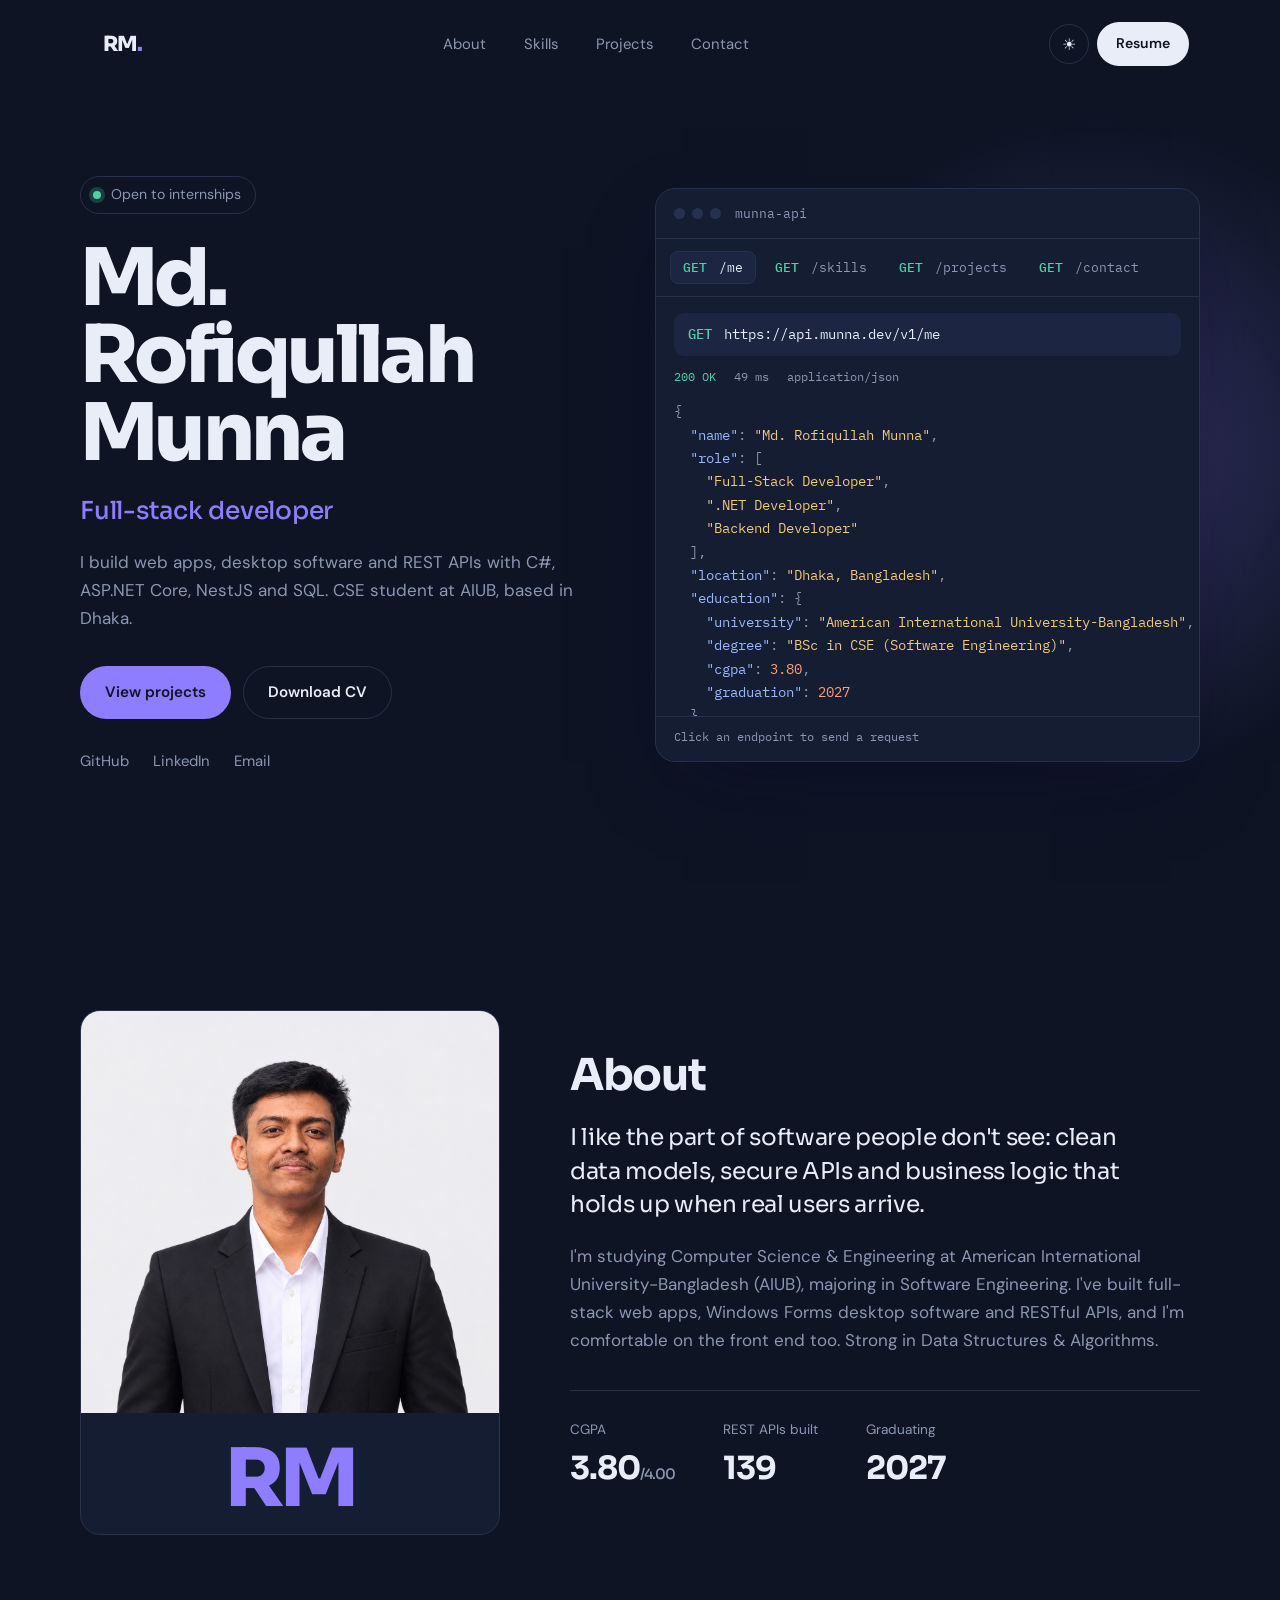
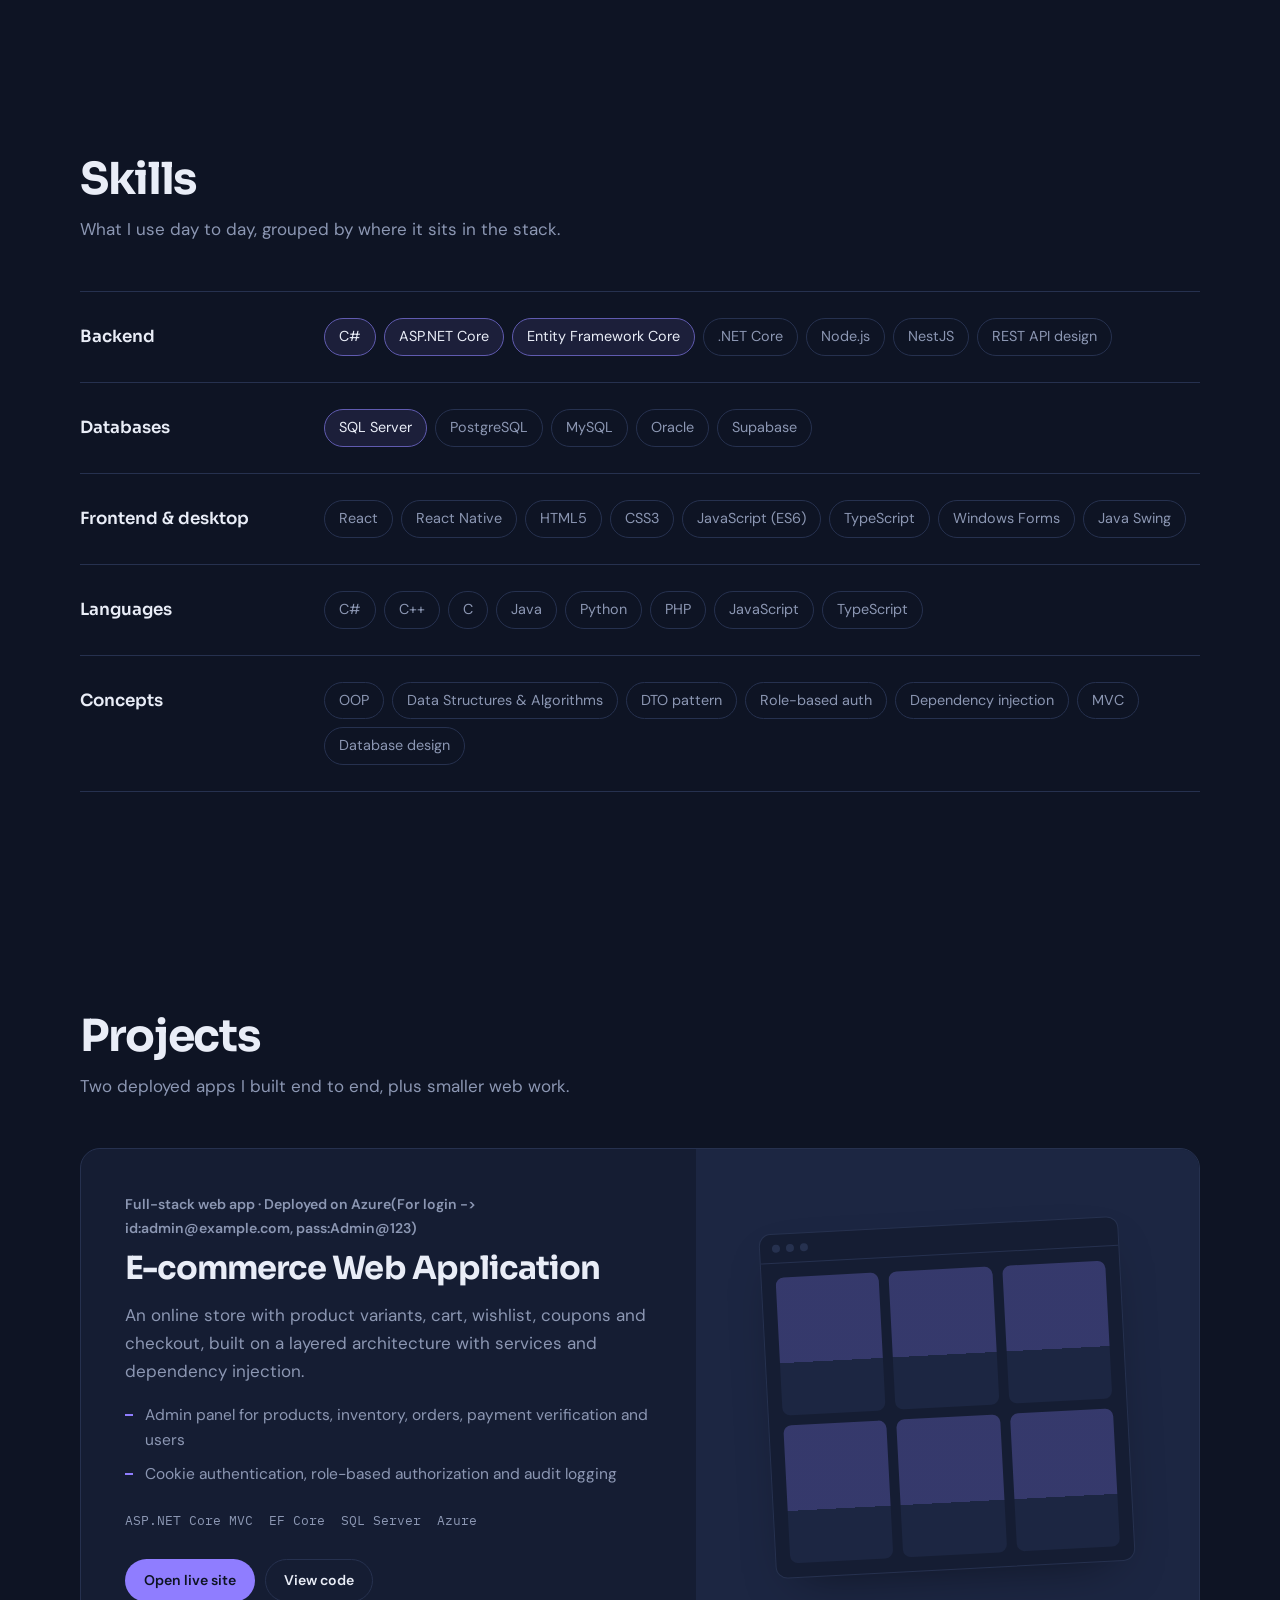
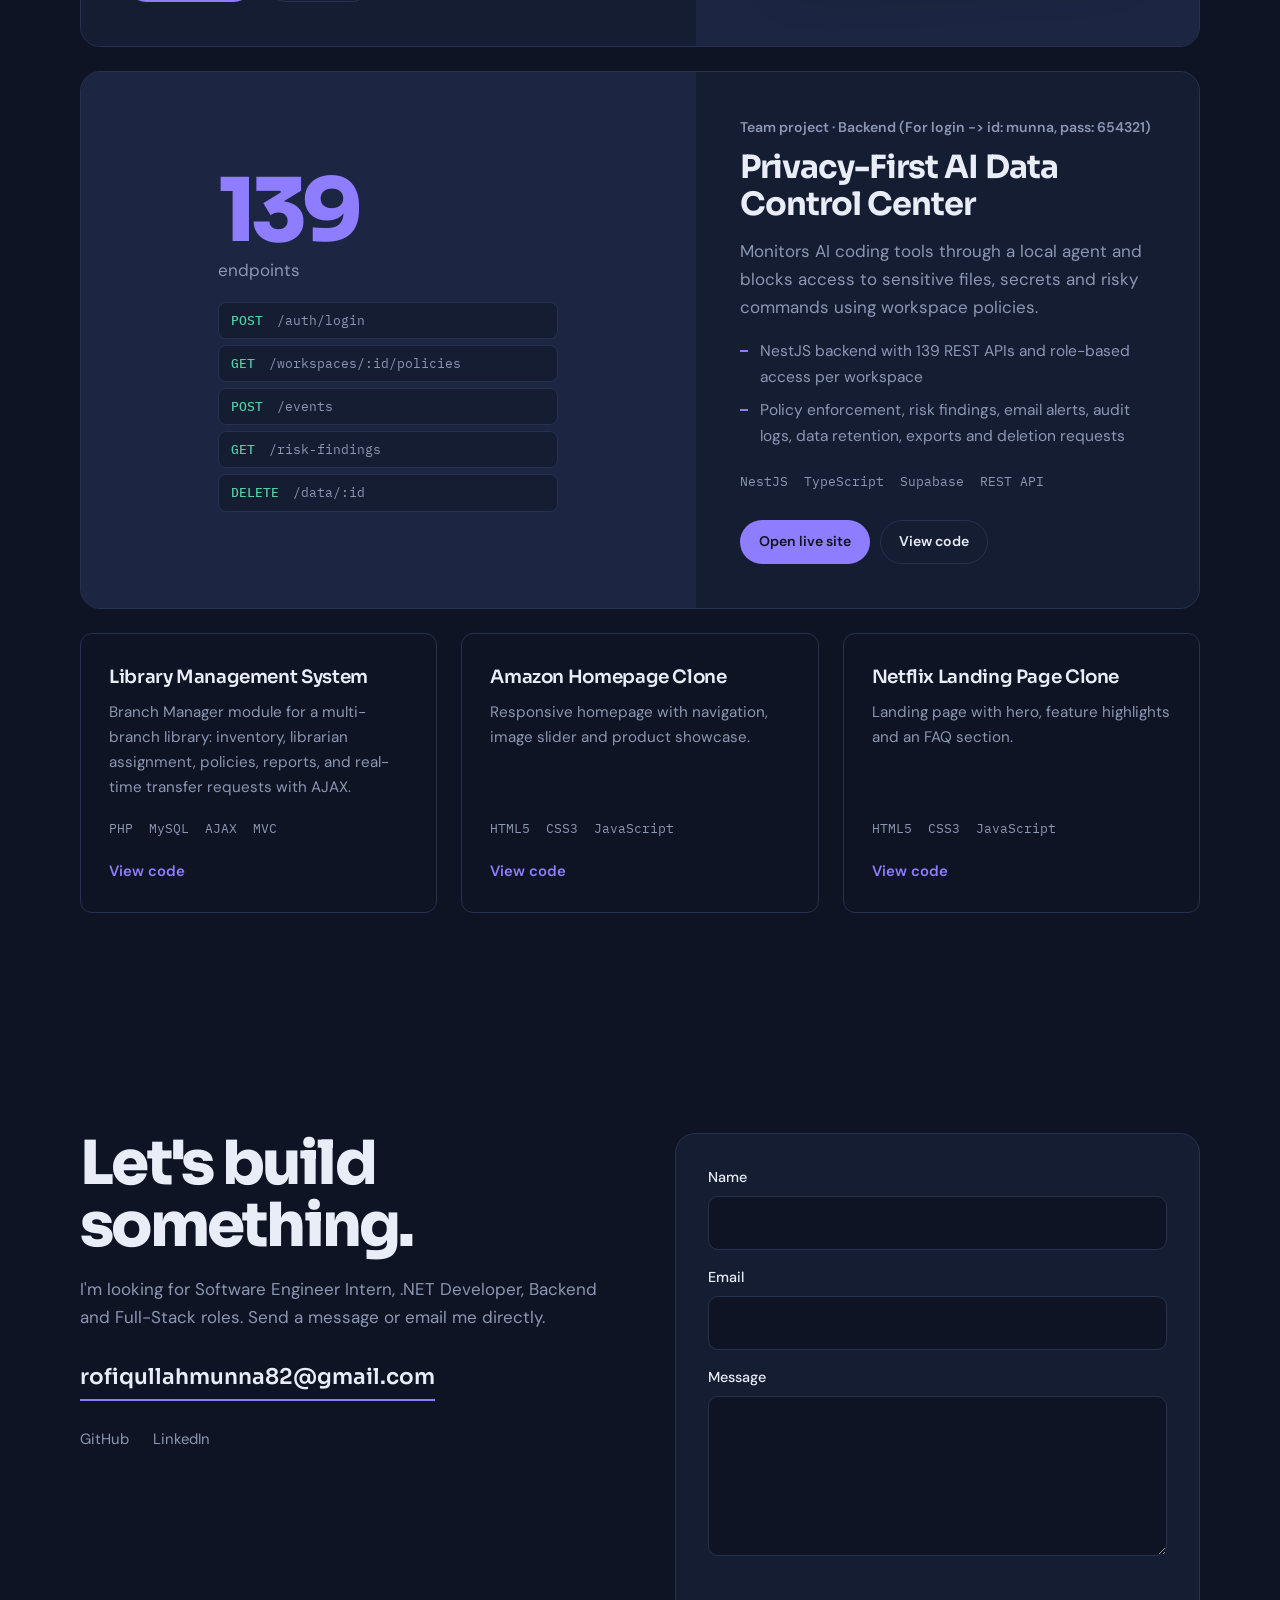
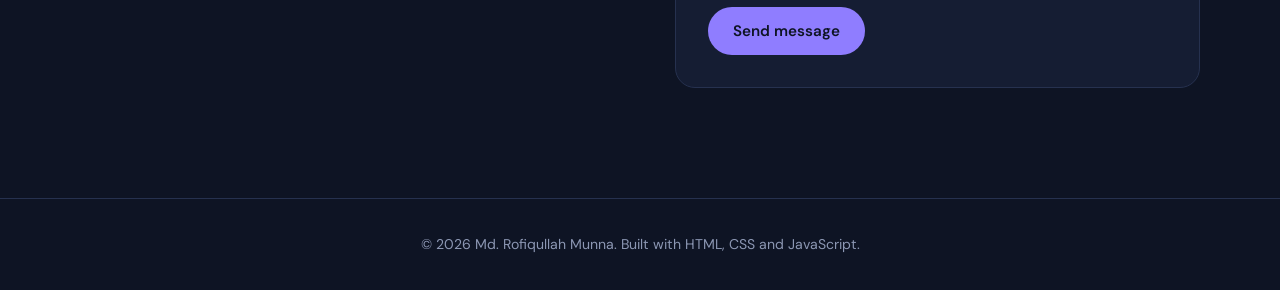
==== index.html @ 52446b60 "Initial portfolio" ====
<!DOCTYPE html>
<html lang="en">
<head>
  <meta charset="UTF-8" />
  <meta name="viewport" content="width=device-width, initial-scale=1.0" />
  <title>Md. Rofiqullah Munna | Full-Stack &amp; .NET Developer</title>
  <meta name="description" content="Portfolio of Md. Rofiqullah Munna, CSE student at AIUB and full-stack / .NET / backend developer." />
  <link rel="preconnect" href="https://fonts.googleapis.com" />
  <link rel="preconnect" href="https://fonts.gstatic.com" crossorigin />
  <link href="https://fonts.googleapis.com/css2?family=Sora:wght@400;500;600;700;800&family=DM+Sans:opsz,wght@9..40,400;9..40,500;9..40,600&family=IBM+Plex+Mono:wght@400;500&display=swap" rel="stylesheet" />
  <link rel="stylesheet" href="style.css" />
</head>
<body>


  <header class="navbar" id="navbar">
    <a href="#home" class="logo" aria-label="Home">RM<span>.</span></a>

    <nav class="nav-links" id="navLinks">
      <a href="#about" class="nav-link">About</a>
      <a href="#skills" class="nav-link">Skills</a>
      <a href="#projects" class="nav-link">Projects</a>
      <a href="#contact" class="nav-link">Contact</a>
    </nav>

    <div class="nav-actions">
      <button class="icon-btn" id="themeToggle" aria-label="Switch to light theme">☀</button>
      <a href="CV.pdf" class="btn btn-small" target="_blank">Resume</a>
      <button class="icon-btn menu-btn" id="menuBtn" aria-label="Open menu" aria-expanded="false">☰</button>
    </div>
  </header>

  <main>
   
    <section class="hero" id="home">
      <div class="hero-glow" aria-hidden="true"></div>
      <div class="container hero-grid">

        <div class="hero-copy">
          <p class="hero-status"><span class="dot"></span> Open to internships</p>
          <h1 class="hero-name">Md. Rofiqullah<br />Munna</h1>
          <p class="hero-role">Full-stack  developer</p>
          <p class="hero-text">
            I build web apps, desktop software and REST APIs with C#, ASP.NET Core,
            NestJS and SQL. CSE student at AIUB, based in Dhaka.
          </p>
          <div class="hero-buttons">
            <a href="#projects" class="btn btn-primary">View projects</a>
            <a href="resume.pdf" class="btn btn-ghost" target="_blank">Download CV</a>
          </div>
          <div class="socials">
            <a href="https://github.com/munna89-ig" target="_blank">GitHub</a>
            <a href="https://www.linkedin.com/in/rofiqullah-munna-76301930a" target="_blank">LinkedIn</a>
            <a href="mailto:rofiqullahmunna82@gmail.com">Email</a>
          </div>
        </div>

        
        <div class="console" aria-label="Interactive API console about me">
          <div class="console-bar">
            <span class="lights" aria-hidden="true"><i></i><i></i><i></i></span>
            <span class="console-title">munna-api</span>
          </div>

          <div class="endpoints" role="tablist">
            <button class="endpoint active" role="tab" data-endpoint="me"><b>GET</b> /me</button>
            <button class="endpoint" role="tab" data-endpoint="skills"><b>GET</b> /skills</button>
            <button class="endpoint" role="tab" data-endpoint="projects"><b>GET</b> /projects</button>
            <button class="endpoint" role="tab" data-endpoint="contact"><b>GET</b> /contact</button>
          </div>

          <div class="request">
            <span class="method">GET</span>
            <span class="url" id="reqUrl">https://api.munna.dev/v1/me</span>
          </div>

          <div class="response-meta" id="respMeta">
            <span class="status">200 OK</span>
            <span id="respTime">42 ms</span>
            <span>application/json</span>
          </div>

          <pre class="response" id="response" aria-live="polite"></pre>

          <p class="console-hint">Click an endpoint to send a request</p>
        </div>
      </div>
    </section>

   
    <section class="section" id="about">
      <div class="container about-grid">
        <div class="about-photo">
          <div class="photo-frame">
           <img src="Munna.png" alt="Md. Rofiqullah Munna"> 
            <span class="photo-placeholder">RM</span>
          </div>
        </div>

        <div class="about-text">
          <h2 class="section-title">About</h2>
          <p class="lead">
            I like the part of software people don't see: clean data models, secure APIs and
            business logic that holds up when real users arrive.
          </p>
          <p>
            I'm studying Computer Science &amp; Engineering at American International
            University-Bangladesh (AIUB), majoring in Software Engineering. I've built full-stack
            web apps, Windows Forms desktop software and RESTful APIs, and I'm comfortable on the
            front end too. Strong in Data Structures &amp; Algorithms.
          </p>

          <dl class="facts">
            <div><dt>CGPA</dt><dd>3.80<small>/4.00</small></dd></div>
            <div><dt>REST APIs built</dt><dd>139</dd></div>
            <div><dt>Graduating</dt><dd>2027</dd></div>
          </dl>
        </div>
      </div>
    </section>

   
    <section class="section" id="skills">
      <div class="container">
        <h2 class="section-title">Skills</h2>
        <p class="section-sub">What I use day to day, grouped by where it sits in the stack.</p>

        <div class="skill-rows">
          <div class="skill-row">
            <h3>Backend</h3>
            <ul class="chips">
              <li class="strong">C#</li><li class="strong">ASP.NET Core</li><li class="strong">Entity Framework Core</li>
              <li>.NET Core</li><li>Node.js</li><li>NestJS</li><li>REST API design</li>
            </ul>
          </div>
          <div class="skill-row">
            <h3>Databases</h3>
            <ul class="chips">
              <li class="strong">SQL Server</li><li>PostgreSQL</li><li>MySQL</li><li>Oracle</li><li>Supabase</li>
            </ul>
          </div>
          <div class="skill-row">
            <h3>Frontend &amp; desktop</h3>
            <ul class="chips">
              <li>React</li><li>React Native</li><li>HTML5</li><li>CSS3</li><li>JavaScript (ES6)</li>
              <li>TypeScript</li><li>Windows Forms</li><li>Java Swing</li>
            </ul>
          </div>
          <div class="skill-row">
            <h3>Languages</h3>
            <ul class="chips">
              <li>C#</li><li>C++</li><li>C</li><li>Java</li><li>Python</li><li>PHP</li><li>JavaScript</li><li>TypeScript</li>
            </ul>
          </div>
          <div class="skill-row">
            <h3>Concepts</h3>
            <ul class="chips">
              <li>OOP</li><li>Data Structures &amp; Algorithms</li><li>DTO pattern</li>
              <li>Role-based auth</li><li>Dependency injection</li><li>MVC</li><li>Database design</li>
            </ul>
          </div>
        </div>
      </div>
    </section>

  
    <section class="section" id="projects">
      <div class="container">
        <h2 class="section-title">Projects</h2>
        <p class="section-sub">Two deployed apps I built end to end, plus smaller web work.</p>

        
        <article class="feature">
          <div class="feature-body">
            <p class="feature-kind">Full-stack web app · Deployed on Azure(For login -> id:admin@example.com, pass:Admin@123)</p>
            <h3>E-commerce Web Application</h3>
            <p>
              An online store with product variants, cart, wishlist, coupons and checkout, built on a
              layered architecture with services and dependency injection.
            </p>
            <ul class="points">
              <li>Admin panel for products, inventory, orders, payment verification and users</li>
              <li>Cookie authentication, role-based authorization and audit logging</li>
            </ul>
            <ul class="tech"><li>ASP.NET Core MVC</li><li>EF Core</li><li>SQL Server</li><li>Azure</li></ul>
            <div class="feature-links">
              <a class="btn btn-primary btn-small" href="https://online-shop-cwedfeg3a9dgc2h3.centralindia-01.azurewebsites.net/" target="_blank">Open live site</a>
              <a class="btn btn-ghost btn-small" href="https://github.com/munna89-ig/ecommerce-web-app-dotnet" target="_blank">View code</a>
            </div>
          </div>
          <div class="feature-visual" aria-hidden="true">
            <div class="mock">
              <div class="mock-bar"><i></i><i></i><i></i></div>
              <div class="mock-shop">
                <span></span><span></span><span></span><span></span><span></span><span></span>
              </div>
            </div>
          </div>
        </article>

        <article class="feature reverse">
          <div class="feature-body">
            <p class="feature-kind">Team project · Backend (For login -> id: munna, pass: 654321)</p>
            <h3>Privacy-First AI Data Control Center</h3>
            <p>
              Monitors AI coding tools through a local agent and blocks access to sensitive files,
              secrets and risky commands using workspace policies.
            </p>
            <ul class="points">
              <li>NestJS backend with 139 REST APIs and role-based access per workspace</li>
              <li>Policy enforcement, risk findings, email alerts, audit logs, data retention, exports and deletion requests</li>
            </ul>
            <ul class="tech"><li>NestJS</li><li>TypeScript</li><li>Supabase</li><li>REST API</li></ul>
            <div class="feature-links">
              <a class="btn btn-primary btn-small" href="https://privacy-first-ai-data-control-center-cxs1.onrender.com" target="_blank">Open live site</a>
              <a class="btn btn-ghost btn-small" href="https://github.com/Privacy-First-AI-Data-Control-Center/Privacy-First-AI-Data-Control-Center" target="_blank">View code</a>
            </div>
          </div>
          <div class="feature-visual" aria-hidden="true">
            <div class="api-count">
              <span class="big">139</span>
              <span class="small">endpoints</span>
              <ul class="api-list mono">
                <li><b>POST</b> /auth/login</li>
                <li><b>GET</b> /workspaces/:id/policies</li>
                <li><b>POST</b> /events</li>
                <li><b>GET</b> /risk-findings</li>
                <li><b>DELETE</b> /data/:id</li>
              </ul>
            </div>
          </div>
        </article>

       
        <div class="mini-grid">
          <article class="mini">
            <h3>Library Management System</h3>
            <p>Branch Manager module for a multi-branch library: inventory, librarian assignment, policies, reports, and real-time transfer requests with AJAX.</p>
            <ul class="tech"><li>PHP</li><li>MySQL</li><li>AJAX</li><li>MVC</li></ul>
            <a class="mini-link" href="https://github.com/munna89-ig/Library-Management-System_Web" target="_blank">View code</a>
          </article>
          <article class="mini">
            <h3>Amazon Homepage Clone</h3>
            <p>Responsive homepage with navigation, image slider and product showcase.</p>
            <ul class="tech"><li>HTML5</li><li>CSS3</li><li>JavaScript</li></ul>
            <a class="mini-link" href="https://github.com/munna89-ig/Amazon-Clone" target="_blank">View code</a>
          </article>
          <article class="mini">
            <h3>Netflix Landing Page Clone</h3>
            <p>Landing page with hero, feature highlights and an FAQ section.</p>
            <ul class="tech"><li>HTML5</li><li>CSS3</li><li>JavaScript</li></ul>
            <a class="mini-link" href="https://github.com/munna89-ig/Netflix-Homepage-Clone" target="_blank">View code</a>
          </article>
        </div>
      </div>
    </section>

  
    <section class="section contact" id="contact">
      <div class="container contact-grid">
        <div>
          <h2 class="contact-title">Let's build something.</h2>
          <p class="section-sub">
            I'm looking for Software Engineer Intern, .NET Developer, Backend and Full-Stack roles.
            Send a message or email me directly.
          </p>
          <a class="contact-email" href="mailto:rofiqullahmunna82@gmail.com">rofiqullahmunna82@gmail.com</a>
          <div class="socials">
            <a href="https://github.com/munna89-ig" target="_blank">GitHub</a>
            <a href="https://www.linkedin.com/in/rofiqullah-munna-76301930a" target="_blank">LinkedIn</a>
          </div>
        </div>

        <form class="contact-form" id="contactForm" novalidate>
          <label>Name<input type="text" id="name" autocomplete="name" required /></label>
          <label>Email<input type="email" id="email" autocomplete="email" required /></label>
          <label>Message<textarea id="message" rows="5" required></textarea></label>
          <p class="form-msg" id="formMsg" role="status"></p>
          <button type="submit" class="btn btn-primary">Send message</button>
        </form>
      </div>
    </section>
  </main>

  <footer class="footer">
    <p>© <span id="year"></span> Md. Rofiqullah Munna. Built with HTML, CSS and JavaScript.</p>
  </footer>

  <button class="to-top" id="toTop" aria-label="Back to top">↑</button>

  <script src="script.js"></script>
</body>
</html>
---- style.css ----
/* =========================================================
   1. DESIGN TOKENS
   Change colors here and the whole site follows.
   ========================================================= */
:root {
  --bg: #0e1424;          /* page background: deep ink blue */
  --surface: #151d33;     /* cards, console */
  --surface-2: #1c2642;   /* hover / inner panels */
  --line: #26314f;        /* borders */
  --text: #e9edf7;
  --muted: #8c97b3;
  --accent: #8f7dff;      /* violet: links, buttons */
  --accent-ink: #0e1424;  /* text on accent buttons */
  --ok: #4fd1a5;          /* HTTP 200 green, used only in the console */
  --json-key: #9ab8ff;
  --json-str: #f2c879;
  --json-num: #ff9d7a;

  --font-display: "Sora", system-ui, sans-serif;
  --font-body: "DM Sans", system-ui, sans-serif;
  --font-mono: "IBM Plex Mono", ui-monospace, monospace;

  --r-lg: 20px;   /* big blocks */
  --r-md: 12px;   /* small cards */
  --r-sm: 999px;  /* pills */
  --nav-h: 76px;
}

body.light {
  --bg: #f3f5fb;
  --surface: #ffffff;
  --surface-2: #eef1f9;
  --line: #dde2ef;
  --text: #141b2f;
  --muted: #5a6582;
  --accent: #5b47e0;
  --accent-ink: #ffffff;
  --ok: #0f9d6f;
  --json-key: #3156c9;
  --json-str: #a3650a;
  --json-num: #c2410c;
}

/* =========================================================
   2. BASE
   ========================================================= */
*, *::before, *::after { margin: 0; padding: 0; box-sizing: border-box; }

html { scroll-behavior: smooth; scroll-padding-top: calc(var(--nav-h) + 10px); }

body {
  font-family: var(--font-body);
  font-size: 1.0625rem;
  line-height: 1.65;
  background: var(--bg);
  color: var(--text);
  transition: background-color .3s, color .3s;
}

a { color: inherit; text-decoration: none; }
ul { list-style: none; }
img { display: block; max-width: 100%; }
.mono { font-family: var(--font-mono); }

:focus-visible { outline: 2px solid var(--accent); outline-offset: 3px; border-radius: 6px; }

.container { width: min(1120px, 90%); margin-inline: auto; }

.section { padding-block: 110px; }

.section-title {
  font-family: var(--font-display);
  font-size: clamp(2rem, 4vw, 2.75rem);
  font-weight: 700;
  letter-spacing: -0.03em;
  line-height: 1.1;
  margin-bottom: 12px;
}
.section-sub { color: var(--muted); max-width: 56ch; margin-bottom: 48px; }

/* =========================================================
   3. BUTTONS
   ========================================================= */
.btn {
  display: inline-flex;
  align-items: center;
  justify-content: center;
  gap: 8px;
  padding: 13px 24px;
  border-radius: var(--r-sm);
  font-family: var(--font-body);
  font-weight: 600;
  font-size: .95rem;
  border: 1px solid transparent;
  cursor: pointer;
  transition: transform .15s, background-color .2s, border-color .2s;
}
.btn:active { transform: scale(.97); }
.btn-primary { background: var(--accent); color: var(--accent-ink); }
.btn-primary:hover { filter: brightness(1.08); }
.btn-ghost { border-color: var(--line); color: var(--text); background: transparent; }
.btn-ghost:hover { border-color: var(--accent); }
.btn-small { padding: 9px 18px; font-size: .88rem; }
.navbar .btn-small { background: var(--text); color: var(--bg); }

.icon-btn {
  width: 40px; height: 40px;
  display: grid; place-items: center;
  border-radius: 50%;
  border: 1px solid var(--line);
  background: transparent;
  color: var(--text);
  font-size: 1rem;
  cursor: pointer;
}
.icon-btn:hover { border-color: var(--accent); }

/* =========================================================
   4. NAVBAR - floating pill
   ========================================================= */
.navbar {
  position: fixed;
  top: 14px; left: 50%;
  transform: translateX(-50%);
  width: min(1120px, 92%);
  height: 60px;
  padding: 0 10px 0 22px;
  display: flex;
  align-items: center;
  justify-content: space-between;
  border-radius: var(--r-sm);
  border: 1px solid transparent;
  z-index: 100;
  transition: background-color .3s, border-color .3s, top .3s;
}
.navbar.scrolled {
  background: color-mix(in srgb, var(--surface) 78%, transparent);
  border-color: var(--line);
  backdrop-filter: blur(14px);
  -webkit-backdrop-filter: blur(14px);
}

.logo { font-family: var(--font-display); font-weight: 800; font-size: 1.3rem; letter-spacing: -0.04em; }
.logo span { color: var(--accent); }

.nav-links { display: flex; gap: 6px; }
.nav-link {
  padding: 8px 16px;
  border-radius: var(--r-sm);
  font-size: .93rem;
  color: var(--muted);
  transition: color .2s, background-color .2s;
}
.nav-link:hover { color: var(--text); }
.nav-link.active { color: var(--text); background: var(--surface-2); }

.nav-actions { display: flex; align-items: center; gap: 8px; }
.menu-btn { display: none; }

/* =========================================================
   5. HERO
   ========================================================= */
.hero {
  position: relative;
  min-height: 100vh;
  display: flex;
  align-items: center;
  padding: 130px 0 80px;
  overflow: hidden;
}

/* soft color light behind the console */
.hero-glow {
  position: absolute;
  width: 720px; height: 720px;
  right: -180px; top: 50%;
  transform: translateY(-50%);
  background: radial-gradient(circle, color-mix(in srgb, var(--accent) 28%, transparent) 0%, transparent 65%);
  pointer-events: none;
}

.hero-grid {
  position: relative;
  display: grid;
  grid-template-columns: 1fr 1.05fr;
  gap: 56px;
  align-items: center;
}

.hero-status {
  display: inline-flex;
  align-items: center;
  gap: 10px;
  padding: 6px 14px 6px 12px;
  border: 1px solid var(--line);
  border-radius: var(--r-sm);
  font-size: .88rem;
  color: var(--muted);
  margin-bottom: 26px;
}
.dot { width: 8px; height: 8px; border-radius: 50%; background: var(--ok); box-shadow: 0 0 0 4px color-mix(in srgb, var(--ok) 22%, transparent); }

.hero-name {
  font-family: var(--font-display);
  font-size: clamp(2.8rem, 6.2vw, 5rem);
  font-weight: 800;
  line-height: .98;
  letter-spacing: -0.045em;
}
.hero-role {
  font-family: var(--font-display);
  font-size: clamp(1.2rem, 2.2vw, 1.55rem);
  font-weight: 500;
  color: var(--accent);
  margin: 18px 0 16px;
  letter-spacing: -0.01em;
}
.hero-text { color: var(--muted); max-width: 46ch; }

.hero-buttons { display: flex; flex-wrap: wrap; gap: 12px; margin: 34px 0 30px; }

.socials { display: flex; gap: 24px; font-size: .93rem; }
.socials a { color: var(--muted); text-decoration: underline; text-decoration-color: transparent; text-underline-offset: 5px; transition: color .2s, text-decoration-color .2s; }
.socials a:hover { color: var(--text); text-decoration-color: var(--accent); }

/* ---------- API console ---------- */
.console {
  background: var(--surface);
  border: 1px solid var(--line);
  border-radius: var(--r-lg);
  box-shadow: 0 30px 80px -30px rgba(10, 8, 40, .6);
  overflow: hidden;
  font-family: var(--font-mono);
  font-size: .86rem;
}
body.light .console { box-shadow: 0 30px 70px -35px rgba(40, 40, 120, .35); }

.console-bar {
  display: flex;
  align-items: center;
  gap: 14px;
  padding: 14px 18px;
  border-bottom: 1px solid var(--line);
}
.lights { display: flex; gap: 7px; }
.lights i { width: 11px; height: 11px; border-radius: 50%; background: var(--line); }
.console-title { color: var(--muted); font-size: .8rem; }

.endpoints {
  display: flex;
  gap: 6px;
  padding: 12px 14px;
  overflow-x: auto;
  border-bottom: 1px solid var(--line);
  scrollbar-width: none;
}
.endpoint {
  flex-shrink: 0;
  font-family: var(--font-mono);
  font-size: .8rem;
  padding: 7px 12px;
  border-radius: 8px;
  border: 1px solid transparent;
  background: transparent;
  color: var(--muted);
  cursor: pointer;
  transition: background-color .2s, color .2s;
}
.endpoint b { color: var(--ok); font-weight: 500; margin-right: 4px; }
.endpoint:hover { color: var(--text); background: var(--surface-2); }
.endpoint.active { color: var(--text); background: var(--surface-2); border-color: var(--line); }

.request {
  display: flex;
  align-items: center;
  gap: 12px;
  margin: 16px 18px 10px;
  padding: 10px 14px;
  border-radius: 10px;
  background: var(--surface-2);
  overflow: hidden;
}
.method { color: var(--ok); font-weight: 500; }
.url { color: var(--text); white-space: nowrap; overflow: hidden; text-overflow: ellipsis; }

.response-meta {
  display: flex;
  gap: 18px;
  padding: 0 18px;
  color: var(--muted);
  font-size: .78rem;
  transition: opacity .2s;
}
.response-meta.loading { opacity: .35; }
.status { color: var(--ok); }

.response {
  height: 330px;
  overflow: auto;
  padding: 14px 18px 6px;
  line-height: 1.7;
  font-family: var(--font-mono);
  color: var(--muted);
  white-space: pre;
}
.response .line { display: block; animation: line-in .25s ease both; }
.json-key { color: var(--json-key); }
.json-str { color: var(--json-str); }
.json-num { color: var(--json-num); }

@keyframes line-in { from { opacity: 0; transform: translateX(-6px); } }

.console-hint {
  padding: 10px 18px 14px;
  font-size: .75rem;
  color: var(--muted);
  border-top: 1px solid var(--line);
}

/* =========================================================
   6. ABOUT
   ========================================================= */
.about-grid {
  display: grid;
  grid-template-columns: 0.8fr 1.2fr;
  gap: 70px;
  align-items: center;
}
.photo-frame {
  aspect-ratio: 4 / 5;
  border-radius: var(--r-lg);
  background:
    radial-gradient(circle at 30% 20%, color-mix(in srgb, var(--accent) 35%, transparent), transparent 60%),
    var(--surface);
  border: 1px solid var(--line);
  display: grid;
  place-items: center;
  overflow: hidden;
}
.photo-frame img { width: 100%; height: 100%; object-fit: cover; }
.photo-placeholder { font-family: var(--font-display); font-size: 5rem; font-weight: 800; letter-spacing: -0.05em; color: var(--accent); }

.about-text .section-title { margin-bottom: 22px; }
.lead {
  font-family: var(--font-display);
  font-size: clamp(1.2rem, 2vw, 1.45rem);
  line-height: 1.45;
  letter-spacing: -0.015em;
  margin-bottom: 20px;
  max-width: 34ch;
}
.about-text > p:not(.lead) { color: var(--muted); max-width: 60ch; }

.facts {
  display: flex;
  flex-wrap: wrap;
  gap: 18px 48px;
  margin-top: 36px;
  padding-top: 28px;
  border-top: 1px solid var(--line);
}
.facts dt { font-size: .85rem; color: var(--muted); }
.facts dd { font-family: var(--font-display); font-size: 2rem; font-weight: 700; letter-spacing: -0.03em; }
.facts small { font-size: .9rem; color: var(--muted); font-weight: 500; }

/* =========================================================
   7. SKILLS - rows, not cards
   ========================================================= */
.skill-rows { border-top: 1px solid var(--line); }
.skill-row {
  display: grid;
  grid-template-columns: 220px 1fr;
  gap: 24px;
  padding: 26px 0;
  border-bottom: 1px solid var(--line);
  align-items: start;
}
.skill-row h3 { font-family: var(--font-display); font-size: 1.05rem; font-weight: 600; padding-top: 5px; }

.chips { display: flex; flex-wrap: wrap; gap: 8px; }
.chips li {
  padding: 6px 14px;
  border-radius: var(--r-sm);
  border: 1px solid var(--line);
  font-size: .9rem;
  color: var(--muted);
}
.chips li.strong { color: var(--text); border-color: color-mix(in srgb, var(--accent) 55%, var(--line)); background: color-mix(in srgb, var(--accent) 10%, transparent); }

/* =========================================================
   8. PROJECTS
   ========================================================= */
.feature {
  display: grid;
  grid-template-columns: 1.1fr 0.9fr;
  gap: 0;
  background: var(--surface);
  border: 1px solid var(--line);
  border-radius: var(--r-lg);
  overflow: hidden;
  margin-bottom: 24px;
}
.feature.reverse .feature-body { order: 2; }

.feature-body { padding: 44px; }
.feature-kind { font-size: .88rem; color: var(--accent); font-weight: 600; margin-bottom: 10px; }
.feature h3 {
  font-family: var(--font-display);
  font-size: clamp(1.5rem, 2.6vw, 2rem);
  font-weight: 700;
  letter-spacing: -0.03em;
  line-height: 1.15;
  margin-bottom: 14px;
}
.feature-body > p { color: var(--muted); max-width: 52ch; }

.points { margin: 18px 0 22px; display: grid; gap: 8px; }
.points li { position: relative; padding-left: 20px; color: var(--muted); font-size: .97rem; }
.points li::before { content: ""; position: absolute; left: 0; top: .7em; width: 8px; height: 2px; background: var(--accent); }

.tech { display: flex; flex-wrap: wrap; gap: 6px 16px; font-family: var(--font-mono); font-size: .8rem; color: var(--muted); }
.feature-links { display: flex; gap: 10px; flex-wrap: wrap; margin-top: 28px; }

/* right-hand visuals */
.feature-visual {
  background: var(--surface-2);
  display: grid;
  place-items: center;
  padding: 36px;
}

.mock {
  width: 100%;
  max-width: 360px;
  border-radius: 12px;
  background: var(--surface);
  border: 1px solid var(--line);
  overflow: hidden;
  transform: rotate(-3deg);
  box-shadow: 0 20px 50px -25px rgba(0, 0, 0, .5);
}
.mock-bar { display: flex; gap: 6px; padding: 10px 12px; border-bottom: 1px solid var(--line); }
.mock-bar i { width: 8px; height: 8px; border-radius: 50%; background: var(--line); }
.mock-shop { display: grid; grid-template-columns: repeat(3, 1fr); gap: 10px; padding: 14px; }
.mock-shop span { aspect-ratio: 3 / 4; border-radius: 8px; background: linear-gradient(180deg, color-mix(in srgb, var(--accent) 22%, var(--surface-2)) 0 62%, var(--surface-2) 62%); }

.api-count { width: 100%; max-width: 340px; }
.api-count .big { font-family: var(--font-display); font-size: 5.5rem; font-weight: 800; letter-spacing: -0.06em; line-height: 1; color: var(--accent); }
.api-count .small { display: block; color: var(--muted); margin-bottom: 18px; }
.api-list { display: grid; gap: 6px; font-size: .8rem; color: var(--muted); }
.api-list li { padding: 7px 12px; border-radius: 8px; background: var(--surface); border: 1px solid var(--line); }
.api-list b { color: var(--ok); font-weight: 500; margin-right: 6px; }

/* smaller projects */
.mini-grid { display: grid; grid-template-columns: repeat(3, 1fr); gap: 24px; margin-top: 8px; }
.mini {
  padding: 28px;
  border-radius: var(--r-md);
  border: 1px solid var(--line);
  display: flex;
  flex-direction: column;
}
.mini h3 { font-family: var(--font-display); font-size: 1.15rem; font-weight: 600; letter-spacing: -0.02em; margin-bottom: 8px; }
.mini p { color: var(--muted); font-size: .95rem; flex: 1; margin-bottom: 18px; }
.mini-link { margin-top: 20px; font-weight: 600; font-size: .93rem; color: var(--accent); }
.mini-link:hover { text-decoration: underline; text-underline-offset: 4px; }

/* =========================================================
   9. CONTACT
   ========================================================= */
.contact-grid { display: grid; grid-template-columns: 1fr 1fr; gap: 70px; align-items: start; }
.contact-title {
  font-family: var(--font-display);
  font-size: clamp(2.4rem, 5vw, 3.8rem);
  font-weight: 800;
  letter-spacing: -0.045em;
  line-height: 1.02;
  margin-bottom: 18px;
}
.contact .section-sub { margin-bottom: 28px; }
.contact-email {
  display: inline-block;
  font-family: var(--font-display);
  font-size: clamp(1.05rem, 2vw, 1.35rem);
  font-weight: 600;
  border-bottom: 2px solid var(--accent);
  padding-bottom: 4px;
  margin-bottom: 26px;
  word-break: break-all;
}

.contact-form {
  display: grid;
  gap: 16px;
  padding: 32px;
  border-radius: var(--r-lg);
  background: var(--surface);
  border: 1px solid var(--line);
}
.contact-form label { display: grid; gap: 6px; font-size: .9rem; font-weight: 500; }
.contact-form input,
.contact-form textarea {
  width: 100%;
  padding: 13px 14px;
  border-radius: 10px;
  border: 1px solid var(--line);
  background: var(--bg);
  color: var(--text);
  font: inherit;
  font-size: 1rem;
  resize: vertical;
}
.contact-form input:focus,
.contact-form textarea:focus { outline: none; border-color: var(--accent); }
.contact-form .error { border-color: #ef5b6b; }
.contact-form .btn { justify-self: start; }
.form-msg { min-height: 1.3em; font-size: .9rem; }
.form-msg.err { color: #ef5b6b; }
.form-msg.ok { color: var(--ok); }

/* =========================================================
   10. FOOTER + BACK TO TOP
   ========================================================= */
.footer { padding: 34px 0; text-align: center; font-size: .88rem; color: var(--muted); border-top: 1px solid var(--line); }

.to-top {
  position: fixed; right: 22px; bottom: 22px;
  width: 44px; height: 44px;
  border-radius: 50%;
  border: 1px solid var(--line);
  background: var(--surface);
  color: var(--text);
  font-size: 1.1rem;
  cursor: pointer;
  opacity: 0; pointer-events: none;
  transition: opacity .3s;
}
.to-top.show { opacity: 1; pointer-events: auto; }
.to-top:hover { border-color: var(--accent); }

/* =========================================================
   11. RESPONSIVE
   ========================================================= */
@media (max-width: 960px) {
  .hero-grid { grid-template-columns: 1fr; gap: 48px; }
  .hero-glow { right: -300px; top: 75%; }
  .feature, .feature.reverse { grid-template-columns: 1fr; }
  .feature.reverse .feature-body { order: 0; }
  .feature-visual { padding: 30px; }
  .mini-grid { grid-template-columns: 1fr 1fr; }
  .about-grid, .contact-grid { grid-template-columns: 1fr; gap: 44px; }
  .about-photo { max-width: 300px; }
}

@media (max-width: 760px) {
  .menu-btn { display: grid; }
  .navbar .btn-small { display: none; }
  .nav-links {
    position: absolute;
    top: 70px; left: 0; right: 0;
    flex-direction: column;
    gap: 4px;
    padding: 12px;
    border-radius: var(--r-lg);
    background: var(--surface);
    border: 1px solid var(--line);
    box-shadow: 0 20px 50px -20px rgba(0, 0, 0, .5);
    opacity: 0;
    transform: translateY(-8px);
    pointer-events: none;
    transition: opacity .2s, transform .2s;
  }
  .nav-links.open { opacity: 1; transform: none; pointer-events: auto; }
  .nav-link { padding: 12px 16px; font-size: 1rem; }

  .section { padding-block: 80px; }
  .skill-row { grid-template-columns: 1fr; gap: 12px; }
  .feature-body { padding: 28px; }
  .mini-grid { grid-template-columns: 1fr; }
  .response { height: 280px; font-size: .78rem; }
  .contact-form { padding: 22px; }
}

@media (prefers-reduced-motion: reduce) {
  html { scroll-behavior: auto; }
  *, *::before, *::after { animation: none !important; transition: none !important; }
}
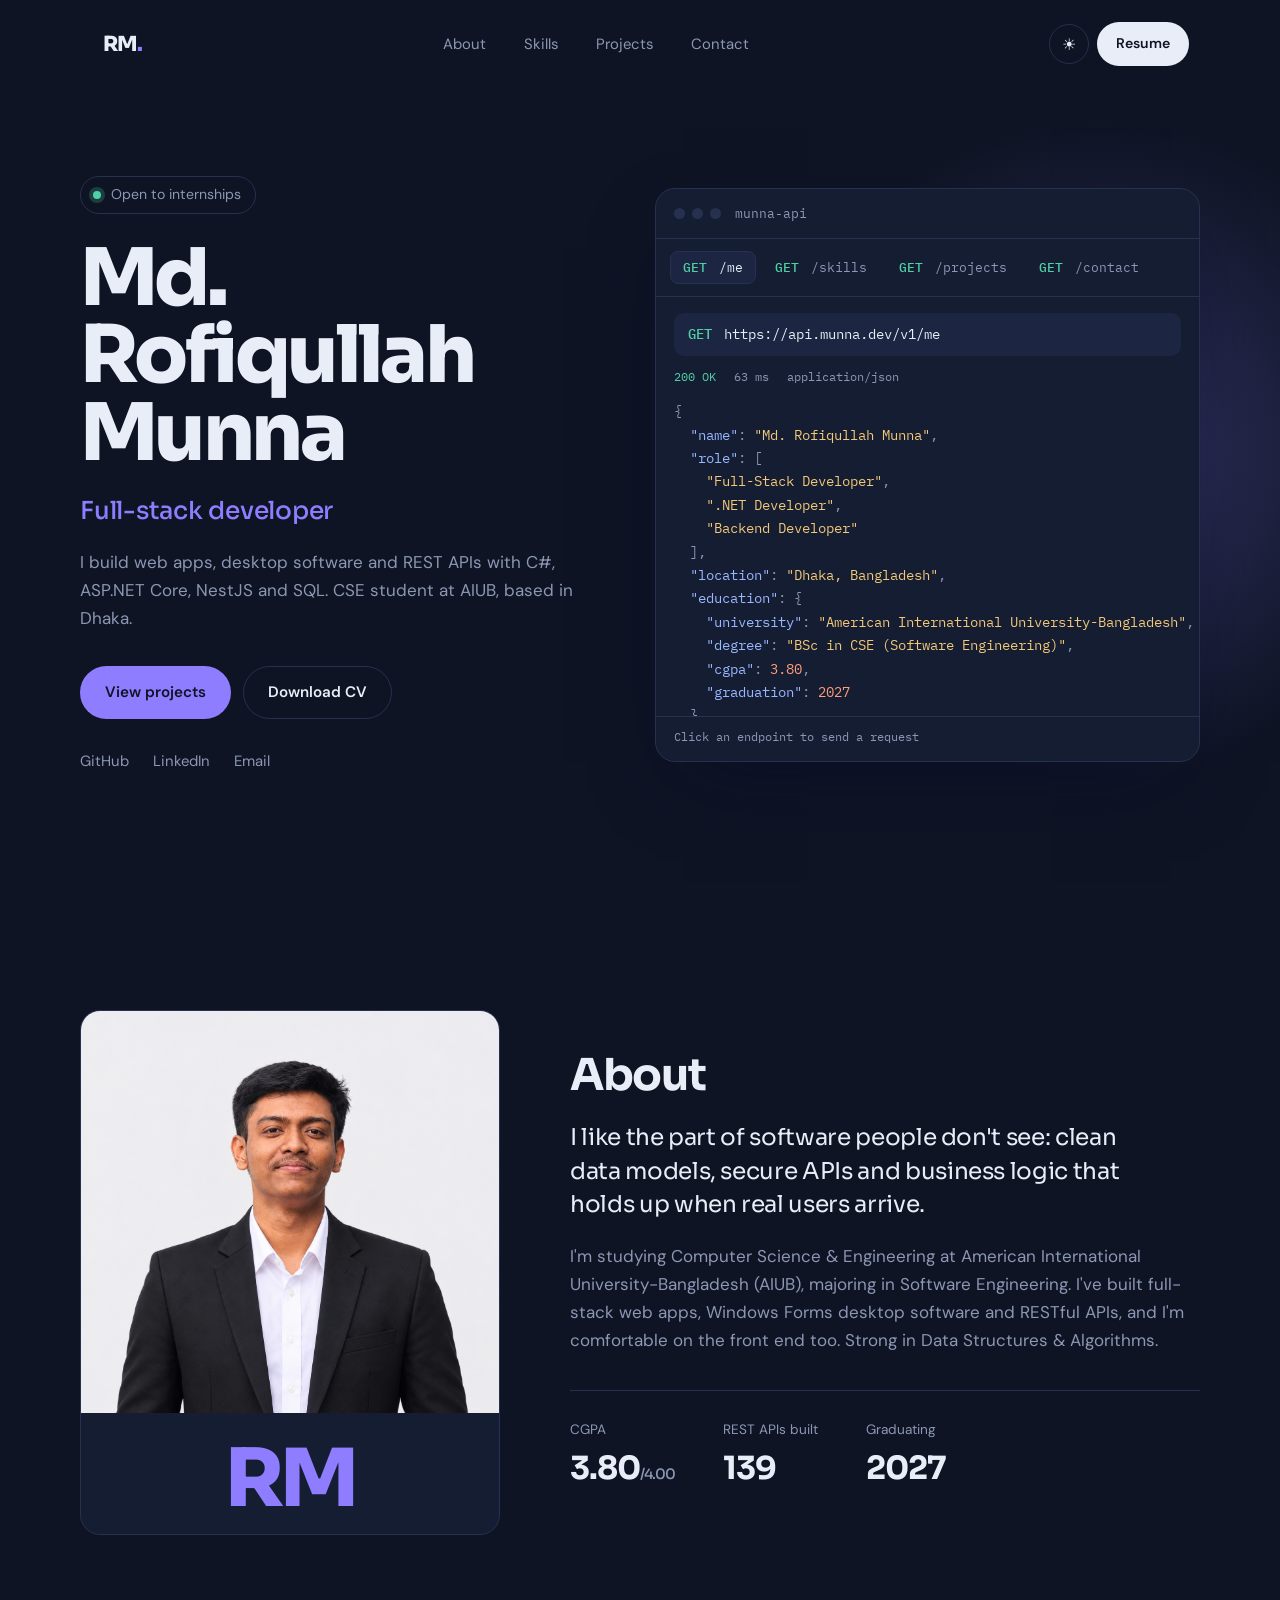
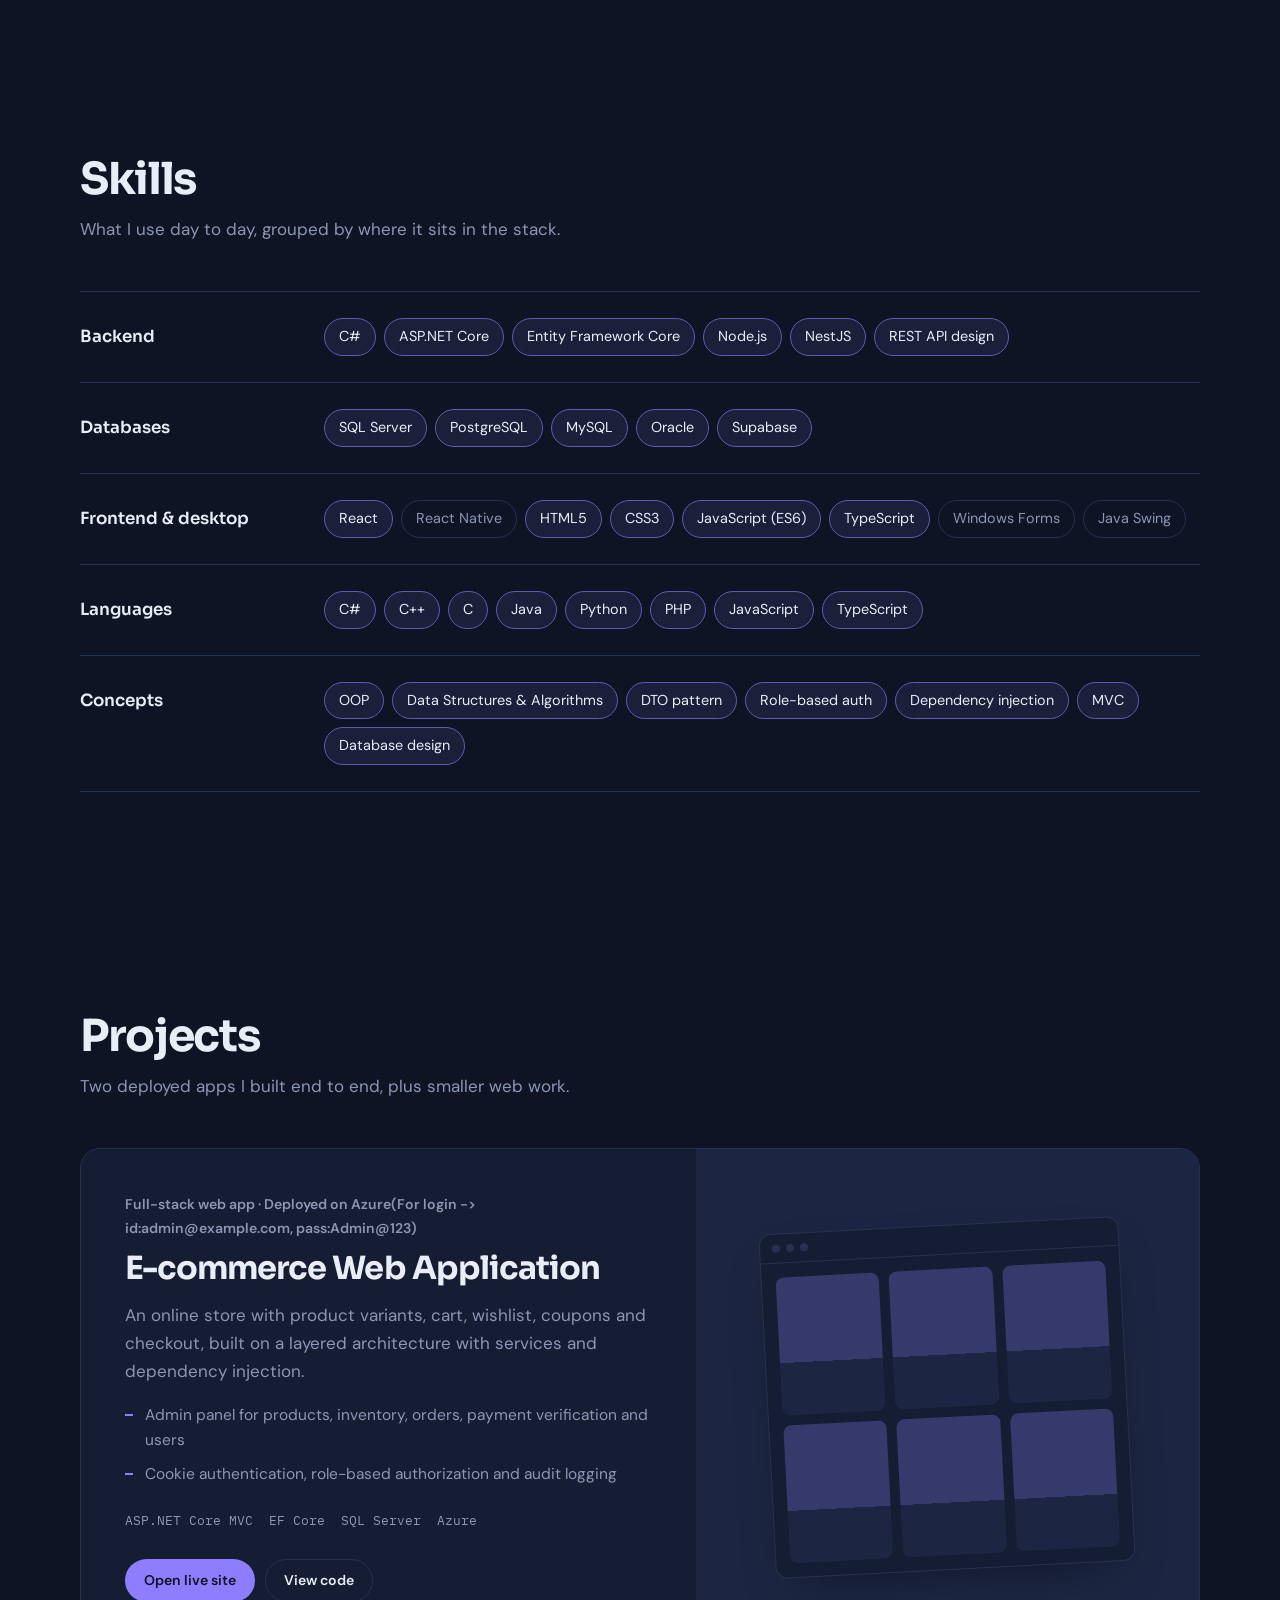
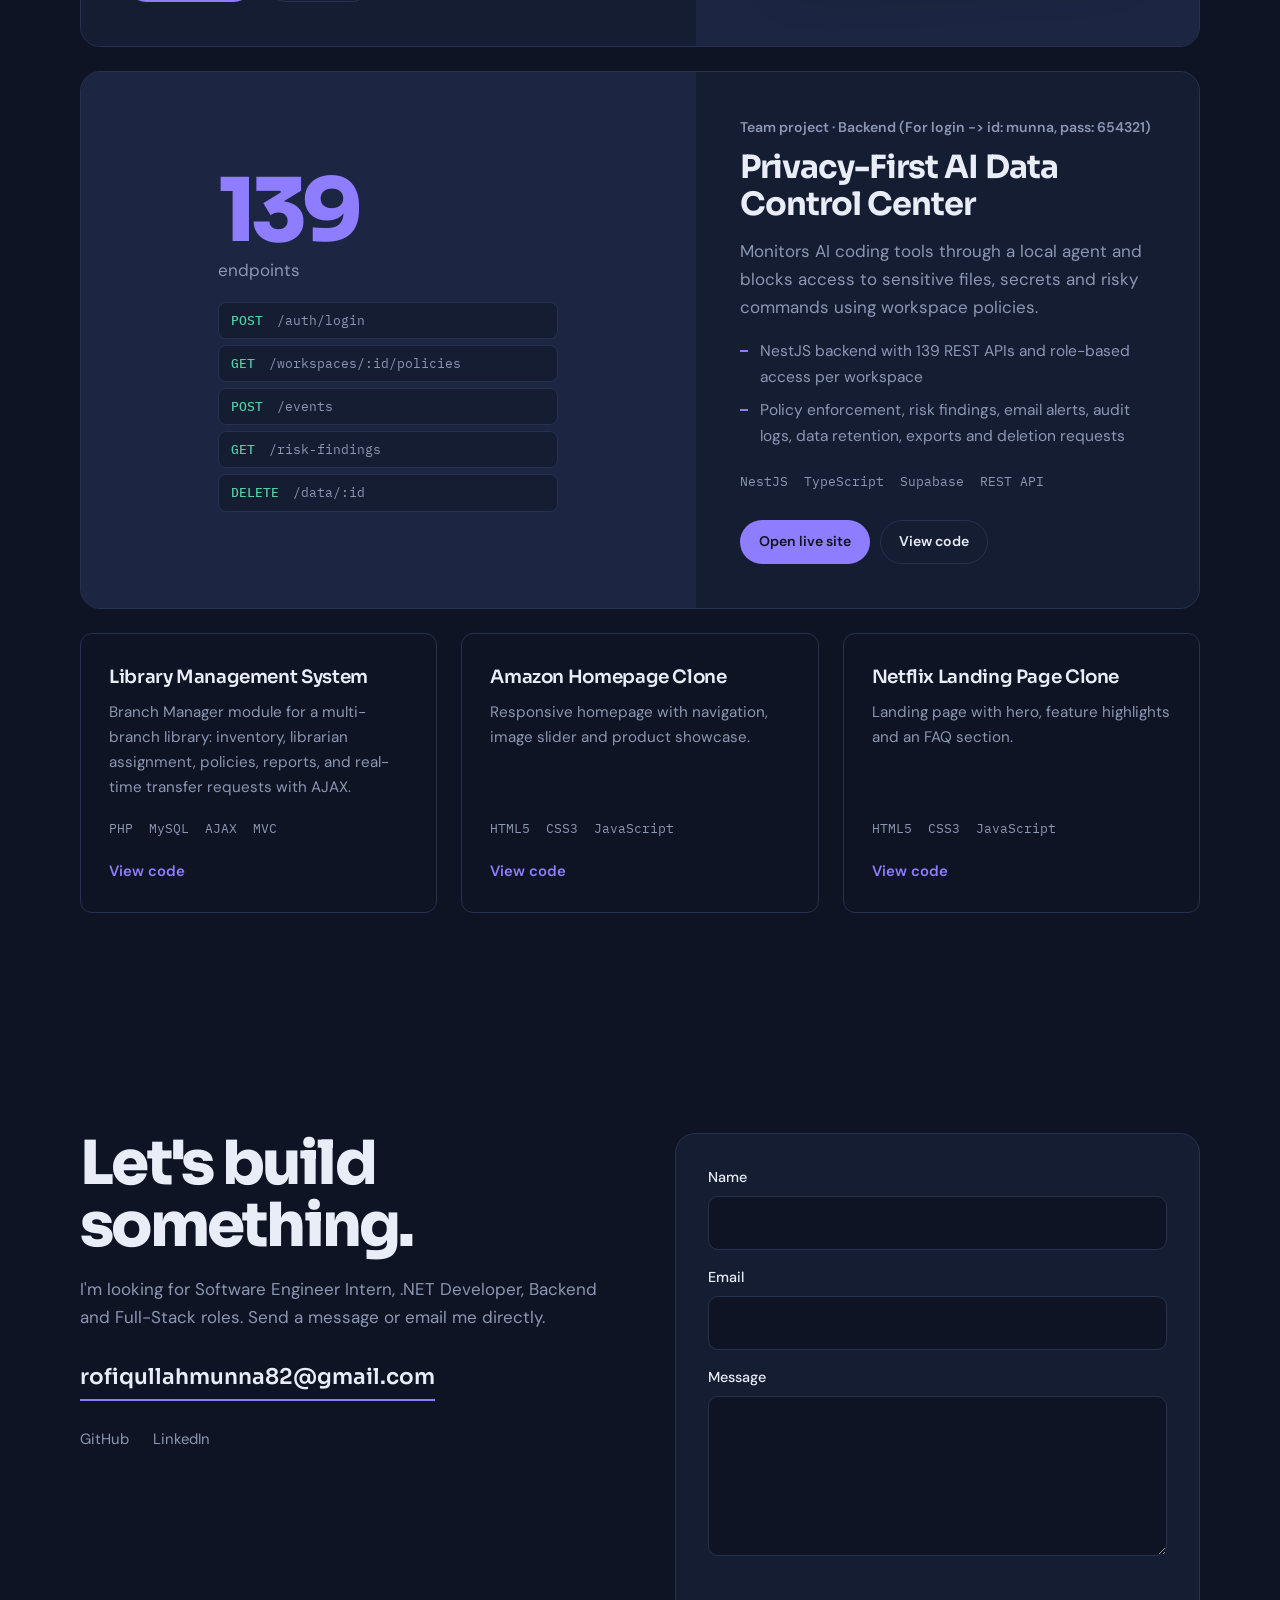
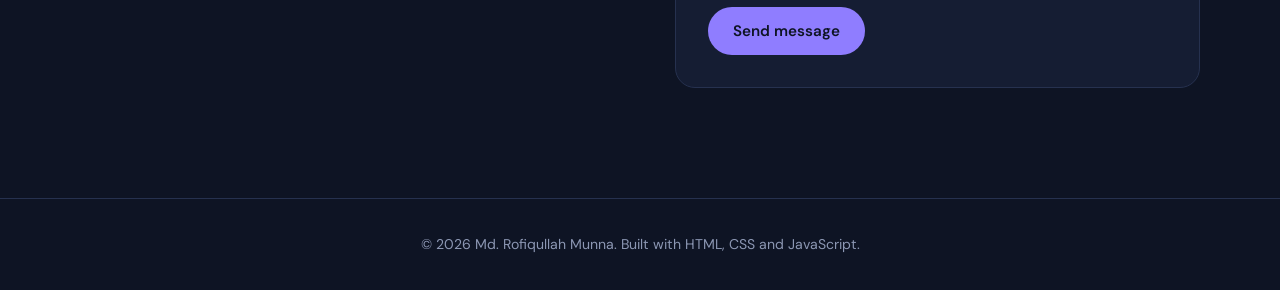
==== commit c015a690: "portfolio" ====
--- a/index.html
+++ b/index.html
@@ -129,34 +129,34 @@
           <div class="skill-row">
             <h3>Backend</h3>
             <ul class="chips">
-              <li class="strong">C#</li><li class="strong">ASP.NET Core</li><li class="strong">Entity Framework Core</li>
-              <li>.NET Core</li><li>Node.js</li><li>NestJS</li><li>REST API design</li>
+              <li class="strong" >C#</li><li class="strong">ASP.NET Core</li><li class="strong">Entity Framework Core</li>
+              <li class="strong">Node.js</li><li class="strong">NestJS</li><li class="strong">REST API design</li>
             </ul>
           </div>
           <div class="skill-row">
             <h3>Databases</h3>
             <ul class="chips">
-              <li class="strong">SQL Server</li><li>PostgreSQL</li><li>MySQL</li><li>Oracle</li><li>Supabase</li>
+              <li class="strong">SQL Server</li><li class="strong">PostgreSQL</li><li class="strong">MySQL</li><li class="strong">Oracle</li><li class="strong">Supabase</li>
             </ul>
           </div>
           <div class="skill-row">
             <h3>Frontend &amp; desktop</h3>
             <ul class="chips">
-              <li>React</li><li>React Native</li><li>HTML5</li><li>CSS3</li><li>JavaScript (ES6)</li>
-              <li>TypeScript</li><li>Windows Forms</li><li>Java Swing</li>
+              <li class="strong">React</li><li>React Native</li><li class="strong">HTML5</li><li class="strong">CSS3</li><li class="strong">JavaScript (ES6)</li>
+              <li class="strong">TypeScript</li><li>Windows Forms</li><li>Java Swing</li>
             </ul>
           </div>
           <div class="skill-row">
             <h3>Languages</h3>
             <ul class="chips">
-              <li>C#</li><li>C++</li><li>C</li><li>Java</li><li>Python</li><li>PHP</li><li>JavaScript</li><li>TypeScript</li>
+              <li class="strong">C#</li><li class="strong">C++</li><li class="strong">C</li><li class="strong">Java</li><li class="strong">Python</li><li class="strong">PHP</li><li class="strong">JavaScript</li><li class="strong">TypeScript</li>
             </ul>
           </div>
           <div class="skill-row">
             <h3>Concepts</h3>
             <ul class="chips">
-              <li>OOP</li><li>Data Structures &amp; Algorithms</li><li>DTO pattern</li>
-              <li>Role-based auth</li><li>Dependency injection</li><li>MVC</li><li>Database design</li>
+              <li class="strong">OOP</li><li class="strong">Data Structures &amp; Algorithms</li><li class="strong">DTO pattern</li>
+              <li class="strong">Role-based auth</li><li class="strong">Dependency injection</li><li class="strong">MVC</li><li class="strong">Database design</li>
             </ul>
           </div>
         </div>
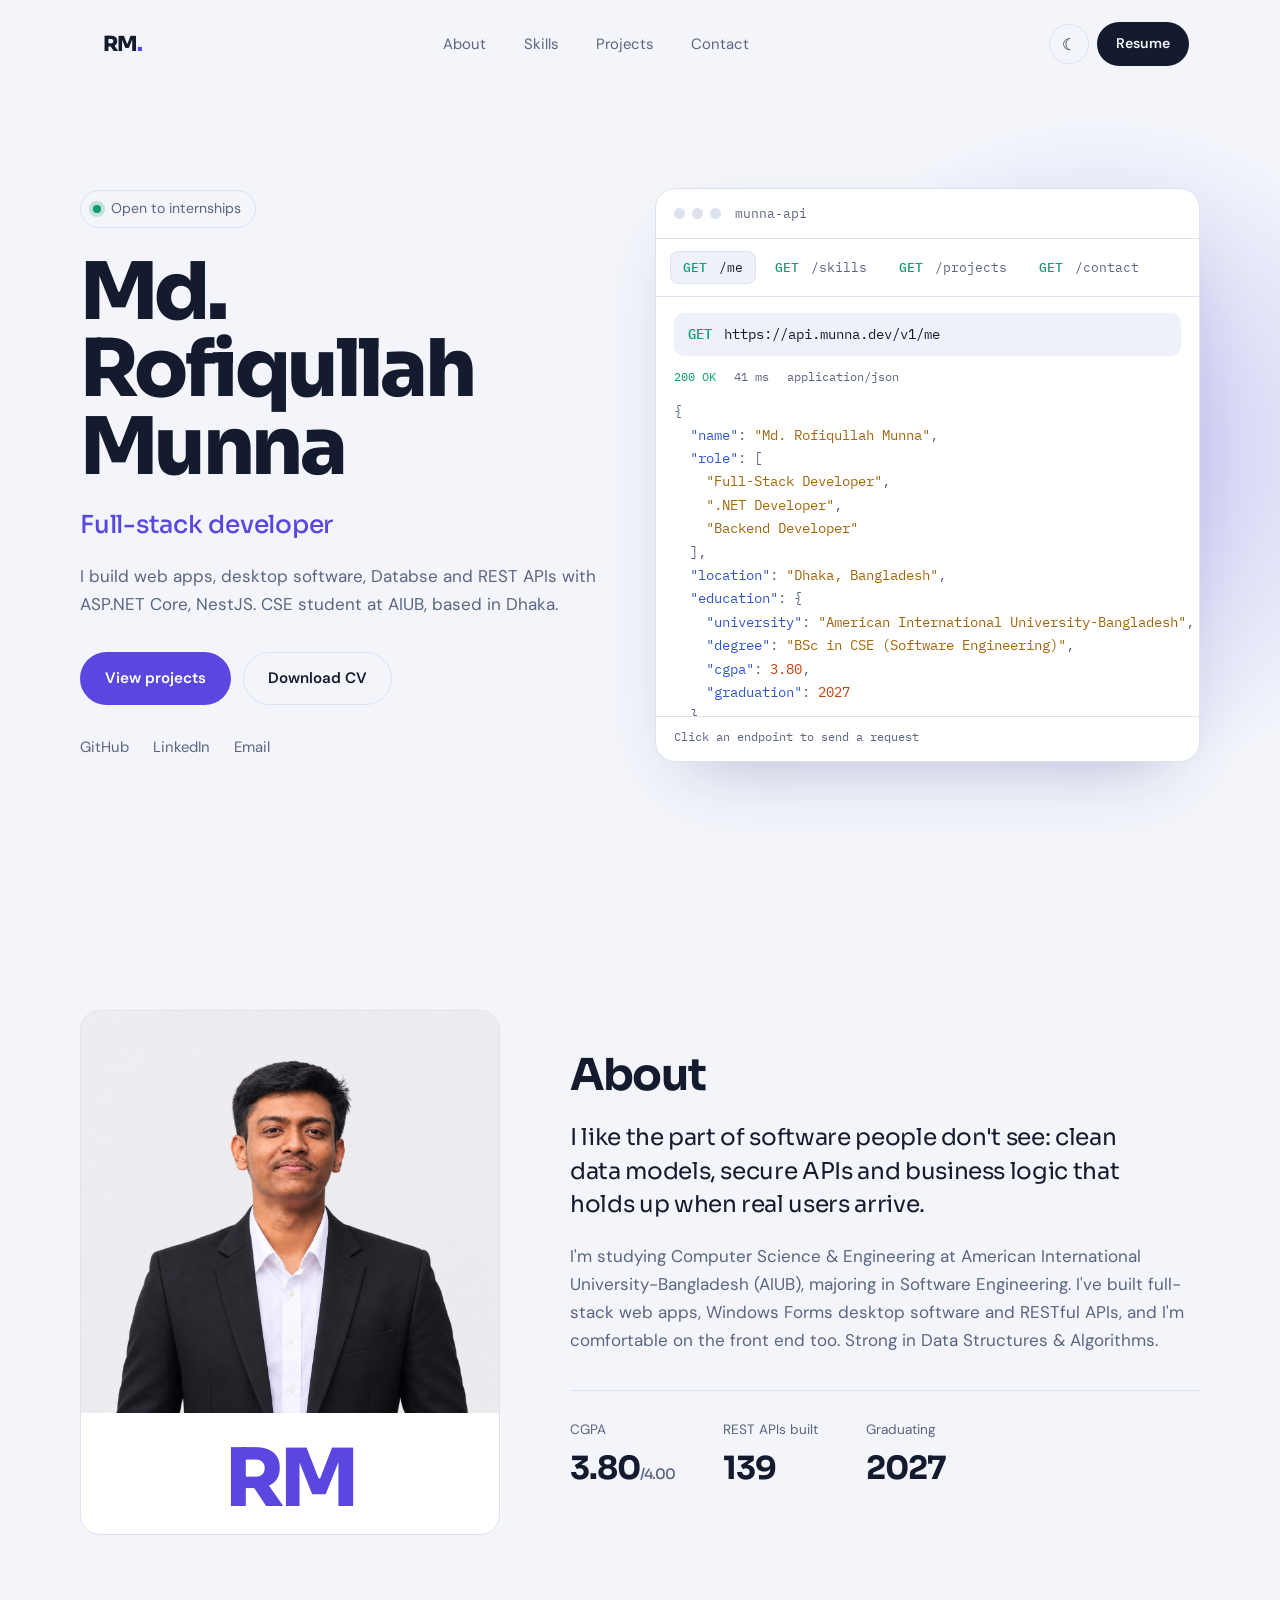
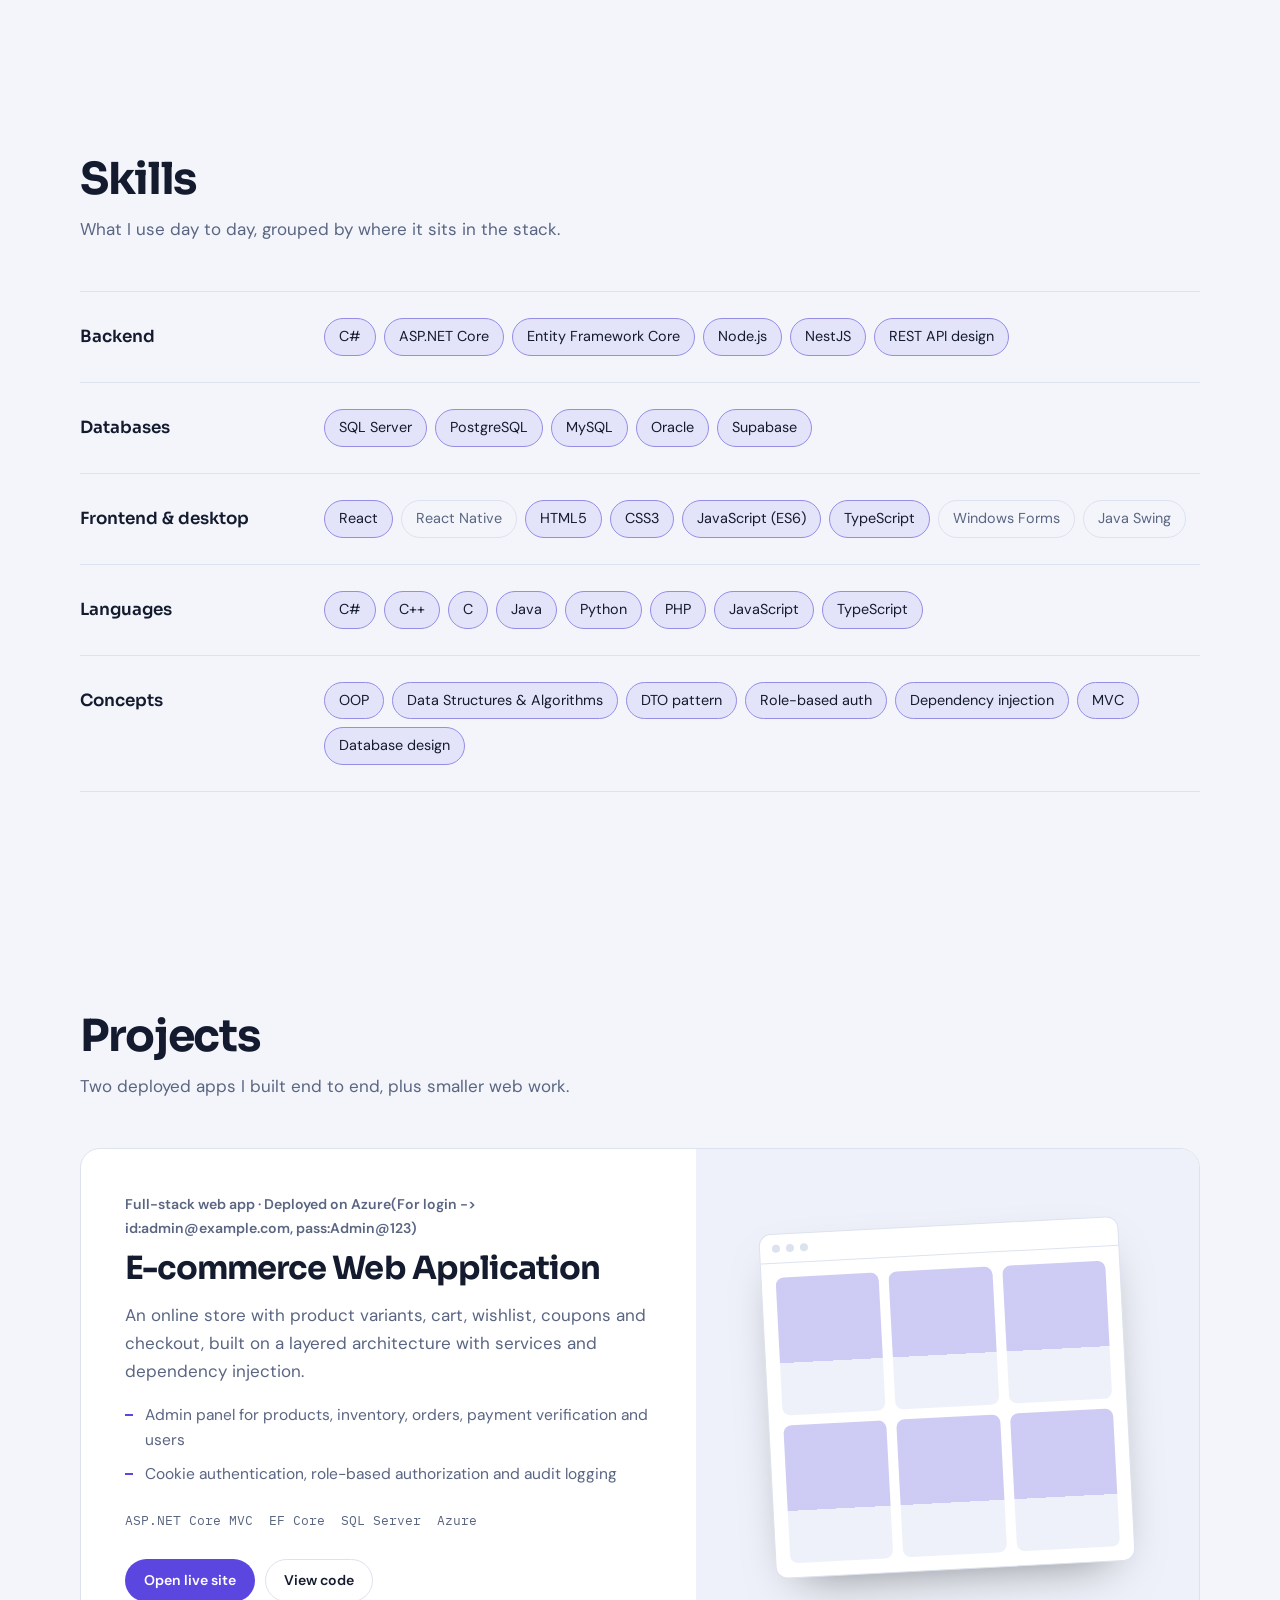
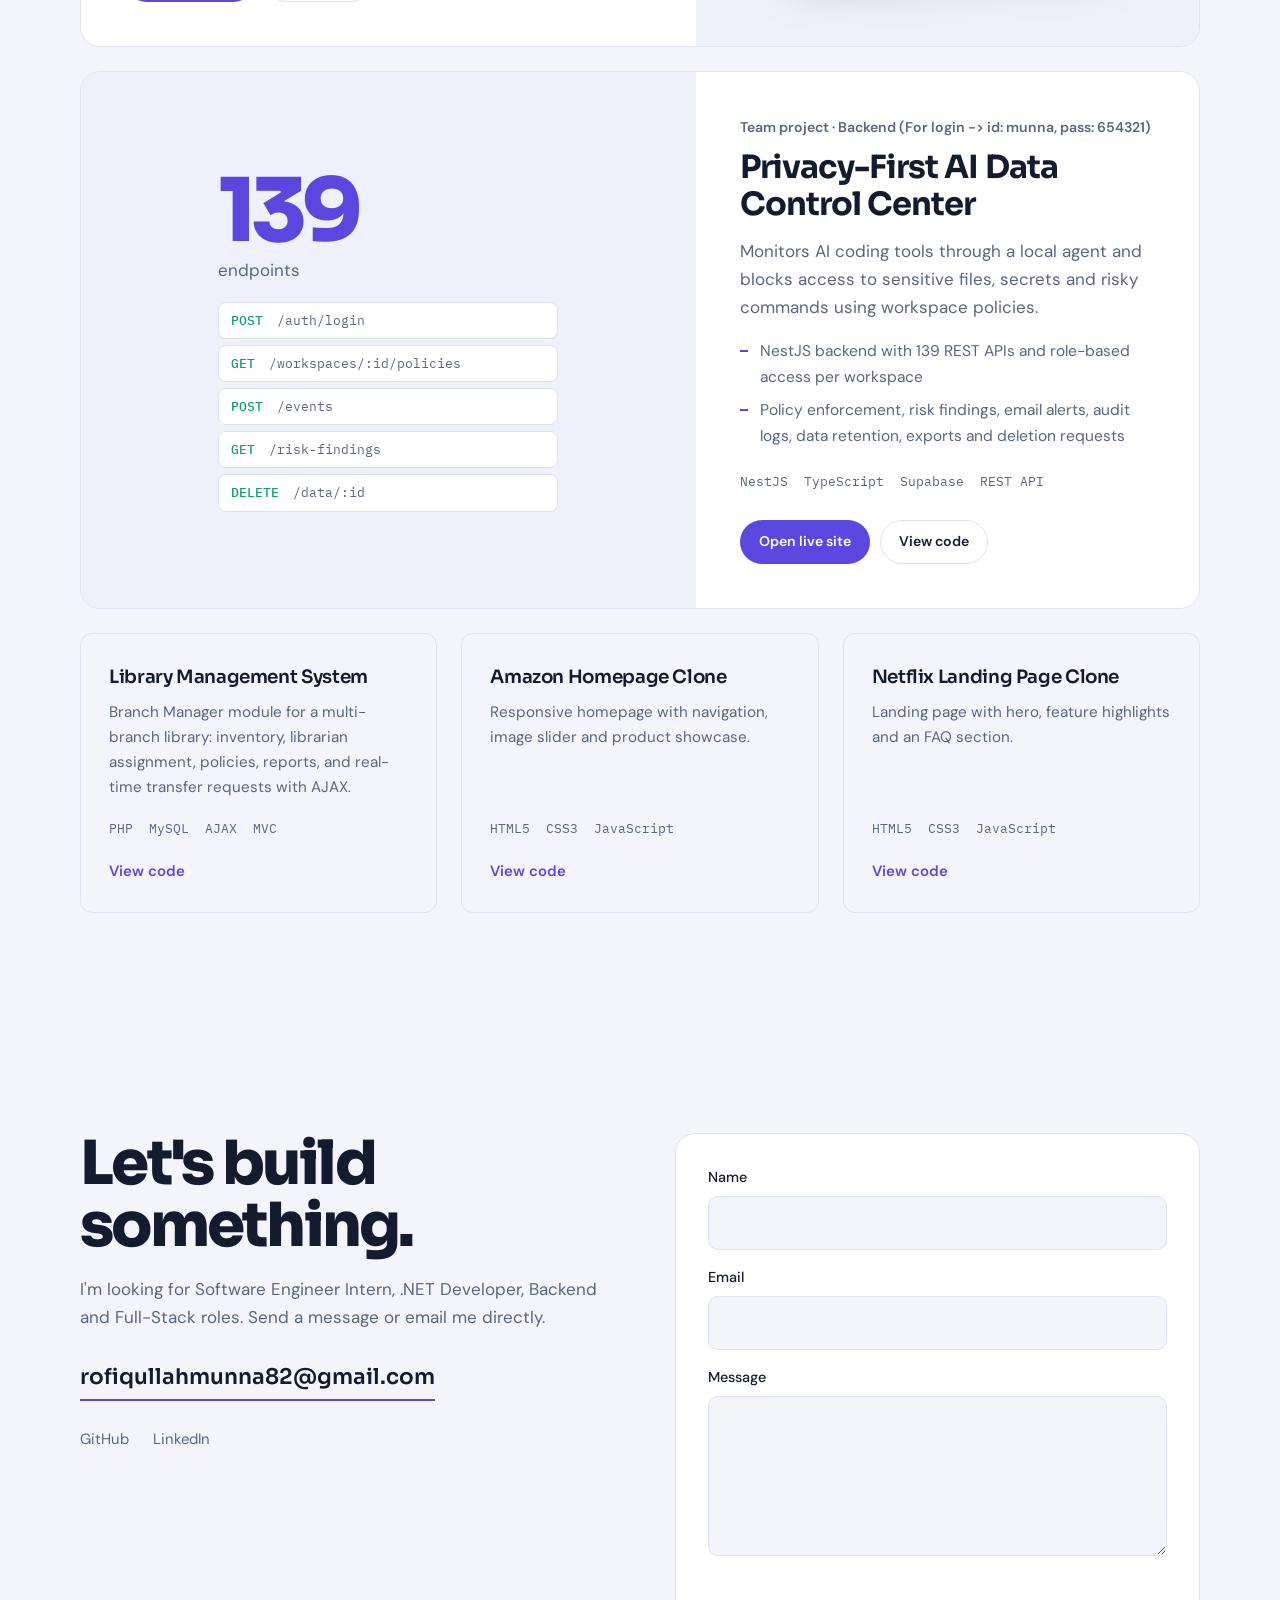
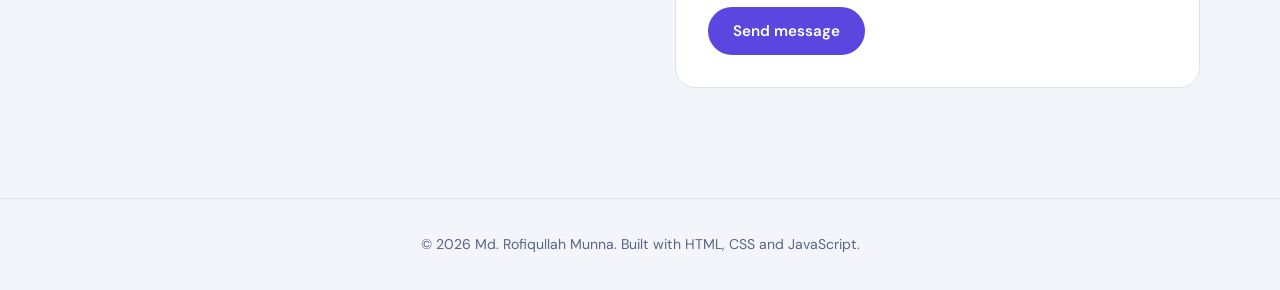
==== commit c3897f90: "portfolio" ====
--- a/index.html
+++ b/index.html
@@ -41,8 +41,8 @@
           <h1 class="hero-name">Md. Rofiqullah<br />Munna</h1>
           <p class="hero-role">Full-stack  developer</p>
           <p class="hero-text">
-            I build web apps, desktop software and REST APIs with C#, ASP.NET Core,
-            NestJS and SQL. CSE student at AIUB, based in Dhaka.
+            I build web apps, desktop software, Databse and REST APIs with  ASP.NET Core,
+            NestJS. CSE student at AIUB, based in Dhaka.
           </p>
           <div class="hero-buttons">
             <a href="#projects" class="btn btn-primary">View projects</a>
